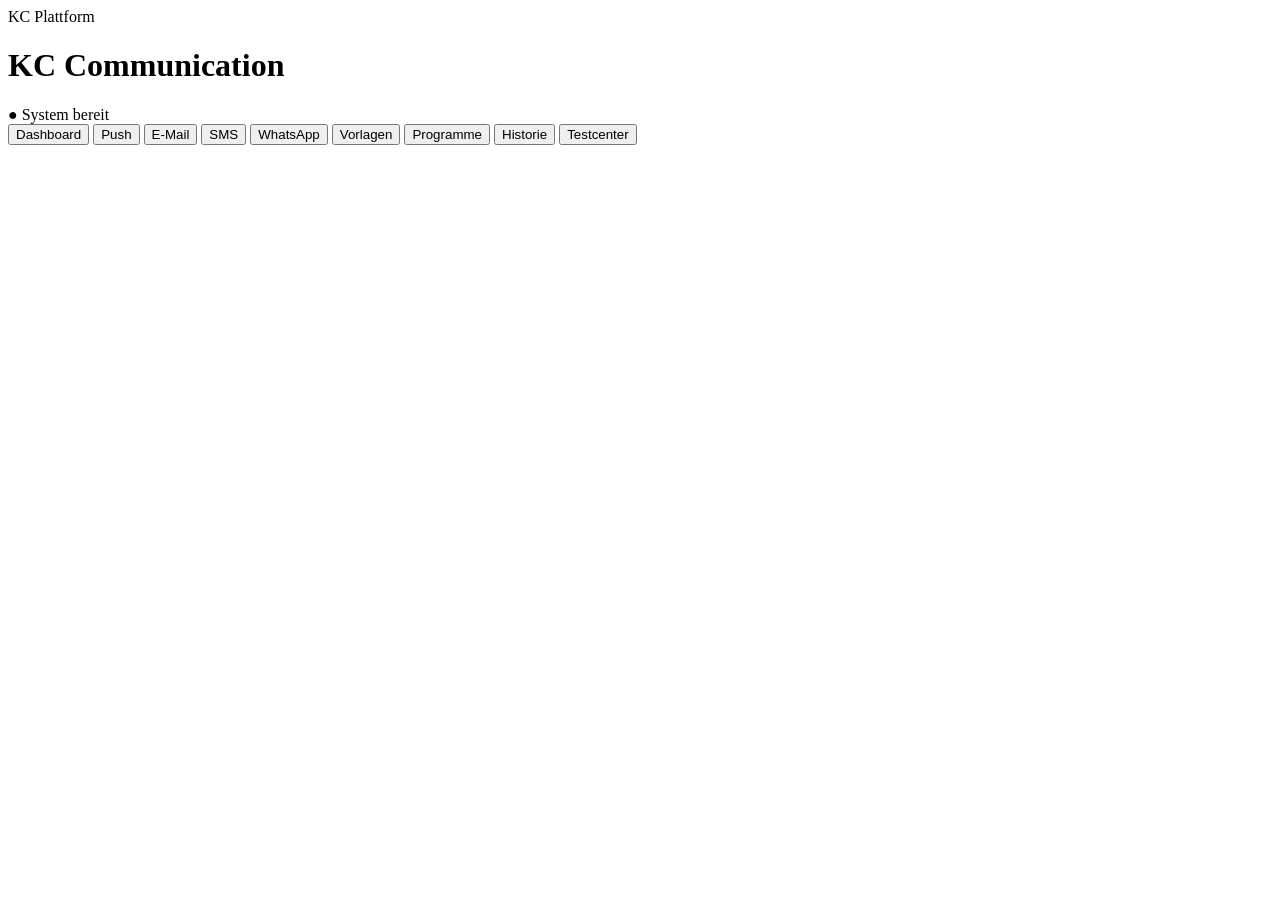
==== kc-platform/communication/index.html @ 0118bcf5 "Add KC Communication 1.0 shell" ====
<!doctype html>
<html lang="de">
<head>
  <meta charset="utf-8">
  <meta name="viewport" content="width=device-width,initial-scale=1">
  <title>KC Communication 1.0</title>
  <link rel="stylesheet" href="./kc-communication.css">
</head>
<body>
  <div class="app-shell">
    <header class="topbar">
      <div>
        <div class="eyebrow">KC Plattform</div>
        <h1>KC Communication</h1>
      </div>
      <div class="status-pill ok">● System bereit</div>
    </header>

    <nav class="tabs" aria-label="Kommunikationsbereiche">
      <button class="tab active" data-tab="dashboard">Dashboard</button>
      <button class="tab" data-tab="push">Push</button>
      <button class="tab" data-tab="email">E-Mail</button>
      <button class="tab" data-tab="sms">SMS</button>
      <button class="tab" data-tab="whatsapp">WhatsApp</button>
      <button class="tab" data-tab="templates">Vorlagen</button>
      <button class="tab" data-tab="programs">Programme</button>
      <button class="tab" data-tab="history">Historie</button>
      <button class="tab" data-tab="testcenter">Testcenter</button>
    </nav>

    <main id="content"></main>
  </div>
  <script src="./kc-communication.js"></script>
</body>
</html>
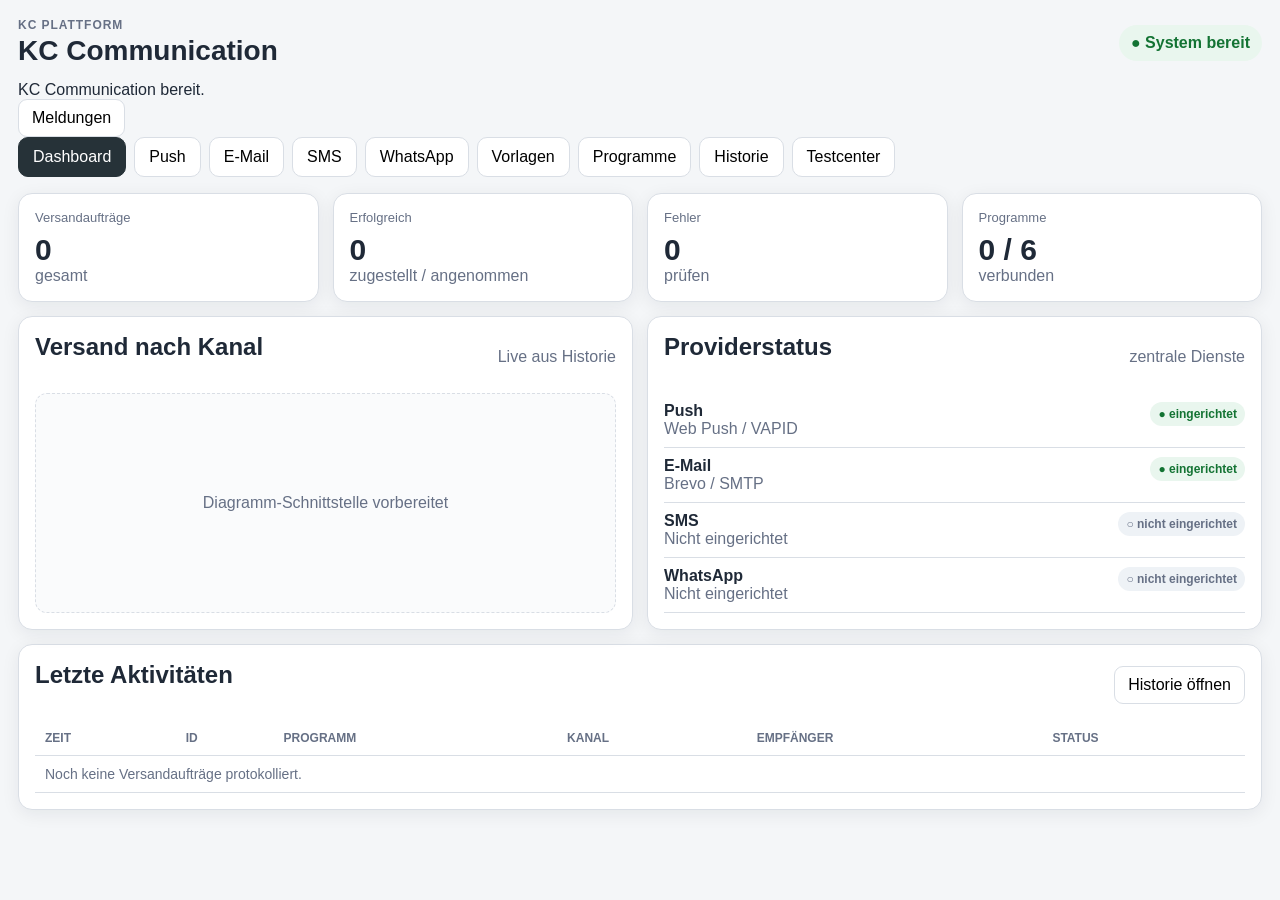
==== commit 4b450ee1: "feat(kc-communication): integrate KC Message Core into communication UI" ====
--- a/kc-platform/communication/index.html
+++ b/kc-platform/communication/index.html
@@ -16,6 +16,11 @@
       <div class="status-pill ok">● System bereit</div>
     </header>
 
+    <div class="message-row">
+      <div id="notificationBar" class="notification-bar info" role="status">KC Communication bereit.</div>
+      <button id="messageHistoryBtn" class="btn" type="button" title="Vorige Meldung; gedrückt halten für Historie">Meldungen</button>
+    </div>
+
     <nav class="tabs" aria-label="Kommunikationsbereiche">
       <button class="tab active" data-tab="dashboard">Dashboard</button>
       <button class="tab" data-tab="push">Push</button>
@@ -30,6 +35,15 @@
 
     <main id="content"></main>
   </div>
+
+  <dialog id="messageHistoryDialog" class="message-history-dialog">
+    <div class="section-title"><h2>Meldungshistorie</h2><button class="btn" onclick="this.closest('dialog').close()">Schließen</button></div>
+    <ul id="messageHistoryList" class="message-history-list"></ul>
+  </dialog>
+
+  <script src="../../cores/message-core/message-core.js"></script>
+  <script src="./message-catalog-v1.js"></script>
+  <script>window.KCMessageCore?.init();</script>
   <script src="./kc-communication.js"></script>
 </body>
 </html>
--- a/kc-platform/communication/kc-communication.css
+++ b/kc-platform/communication/kc-communication.css
@@ -0,0 +1 @@
+:root{--bg:#f4f6f8;--panel:#fff;--text:#1f2937;--muted:#667085;--border:#d9dee5;--accent:#263238;--ok:#137333;--warn:#b26a00;--danger:#b42318;--radius:14px;--shadow:0 4px 18px rgba(15,23,42,.07)}*{box-sizing:border-box}body{margin:0;font-family:Arial,Helvetica,sans-serif;background:var(--bg);color:var(--text)}button,input,select,textarea{font:inherit}.app-shell{max-width:1500px;margin:0 auto;padding:18px}.topbar{display:flex;justify-content:space-between;align-items:center;gap:16px;margin-bottom:14px}.eyebrow{font-size:12px;text-transform:uppercase;letter-spacing:.08em;color:var(--muted);font-weight:700}h1{margin:3px 0 0;font-size:28px}.status-pill{padding:9px 12px;border-radius:999px;background:#eef2f6;font-weight:700}.status-pill.ok{color:var(--ok);background:#e9f6ee}.tabs{display:flex;gap:8px;flex-wrap:wrap;margin-bottom:16px}.tab{border:1px solid var(--border);background:var(--panel);padding:10px 14px;border-radius:10px;cursor:pointer}.tab.active{background:var(--accent);color:#fff;border-color:var(--accent)}.grid{display:grid;gap:14px}.grid.kpis{grid-template-columns:repeat(4,minmax(0,1fr))}.grid.two{grid-template-columns:repeat(2,minmax(0,1fr))}.card{background:var(--panel);border:1px solid var(--border);border-radius:var(--radius);box-shadow:var(--shadow);padding:16px}.card h2,.card h3{margin-top:0}.kpi .value{font-size:30px;font-weight:800;margin-top:8px}.kpi .label{color:var(--muted);font-size:13px}.toolbar{display:flex;gap:10px;align-items:center;justify-content:space-between;flex-wrap:wrap;margin-bottom:12px}.btn{border:1px solid var(--border);background:#fff;padding:9px 13px;border-radius:9px;cursor:pointer}.btn.primary{background:var(--accent);border-color:var(--accent);color:#fff}.btn.danger{color:var(--danger)}.form-grid{display:grid;grid-template-columns:repeat(2,minmax(0,1fr));gap:12px}.field{display:flex;flex-direction:column;gap:6px}.field.full{grid-column:1/-1}.field label{font-size:13px;font-weight:700}.req{color:var(--danger)}input,select,textarea{width:100%;border:1px solid var(--border);border-radius:9px;padding:10px;background:#fff}textarea{min-height:110px;resize:vertical}.provider-card{display:grid;grid-template-columns:1fr auto;gap:14px;align-items:start}.provider-meta{display:grid;grid-template-columns:repeat(2,minmax(0,1fr));gap:8px 16px}.meta-label{color:var(--muted);font-size:12px}.badge{display:inline-flex;align-items:center;padding:5px 8px;border-radius:999px;font-size:12px;font-weight:700;background:#eef2f6}.badge.ok{color:var(--ok);background:#e9f6ee}.badge.warn{color:var(--warn);background:#fff3df}.badge.off{color:var(--muted)}table{width:100%;border-collapse:collapse}th,td{text-align:left;padding:10px;border-bottom:1px solid var(--border);font-size:14px}th{font-size:12px;color:var(--muted);text-transform:uppercase}.chart-placeholder{height:220px;border:1px dashed var(--border);border-radius:12px;display:flex;align-items:center;justify-content:center;color:var(--muted);background:#fafbfc}.section-title{display:flex;justify-content:space-between;gap:12px;align-items:center;margin-bottom:12px}.muted{color:var(--muted)}.hidden{display:none!important}@media(max-width:900px){.grid.kpis,.grid.two,.form-grid{grid-template-columns:1fr}.field.full{grid-column:auto}.provider-meta{grid-template-columns:1fr}.app-shell{padding:10px}.topbar{align-items:flex-start;flex-direction:column}}
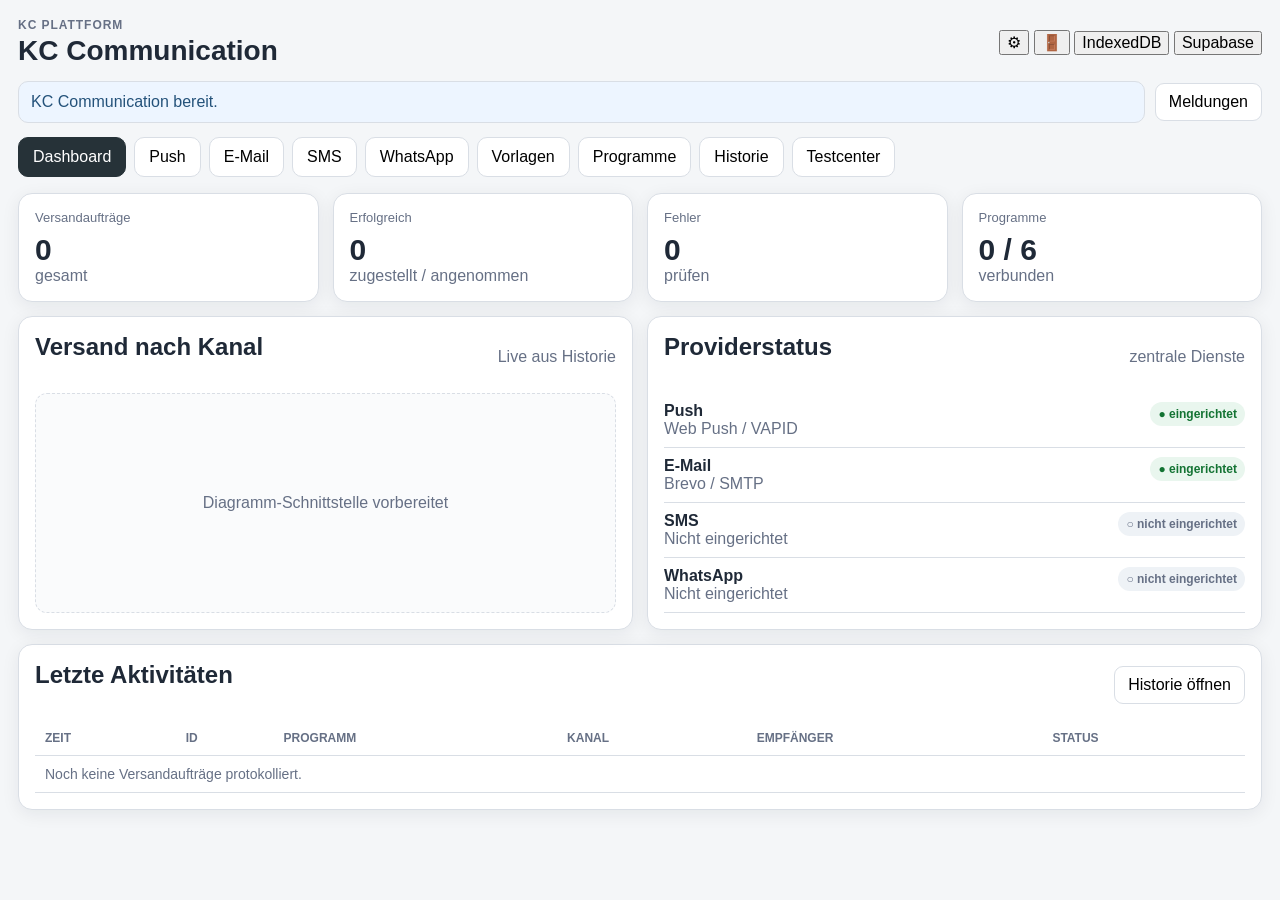
==== commit 4677ed96: "feat(kc-communication): add KC header controls and connection dialogs" ====
--- a/kc-platform/communication/index.html
+++ b/kc-platform/communication/index.html
@@ -13,7 +13,21 @@
         <div class="eyebrow">KC Plattform</div>
         <h1>KC Communication</h1>
       </div>
-      <div class="status-pill ok">● System bereit</div>
+      <div class="topbar-tools" aria-label="Programmstatus und Aktionen">
+        <button id="settingsBtn" class="icon-btn" type="button" title="Programmeinstellungen" aria-label="Programmeinstellungen">⚙</button>
+        <button id="exitBtn" class="icon-btn exit" type="button" title="KC Communication verlassen" aria-label="KC Communication verlassen">🚪</button>
+        <span class="tool-separator" aria-hidden="true"></span>
+        <button class="connection-led-group" type="button" data-connection="indexeddb" aria-label="IndexedDB Status öffnen" title="IndexedDB Status">
+          <span class="connection-label">IndexedDB</span>
+          <span id="indexedDbStatusLed" class="led green" aria-label="Verbindung bereit"></span>
+          <span id="indexedDbTrafficLed" class="led yellow dim" aria-label="Kein Datenverkehr"></span>
+        </button>
+        <button class="connection-led-group" type="button" data-connection="supabase" aria-label="Supabase Status öffnen" title="Supabase Status">
+          <span class="connection-label">Supabase</span>
+          <span id="supabaseStatusLed" class="led green" aria-label="Verbindung bereit"></span>
+          <span id="supabaseTrafficLed" class="led yellow dim" aria-label="Kein Datenverkehr"></span>
+        </button>
+      </div>
     </header>
 
     <div class="message-row">
@@ -41,6 +55,30 @@
     <ul id="messageHistoryList" class="message-history-list"></ul>
   </dialog>
 
+  <dialog id="settingsDialog" class="kc-dialog">
+    <div class="section-title"><div><h2>Programmeinstellungen</h2><div class="muted">KC Communication</div></div><button class="btn" type="button" data-close-dialog>Schließen</button></div>
+    <div class="form-grid">
+      <div class="field"><label>Ruhezeit von</label><input value="22:00" type="time"></div>
+      <div class="field"><label>Ruhezeit bis</label><input value="07:00" type="time"></div>
+      <div class="field"><label>Protokoll-Warnschwelle Requests</label><input value="5000" type="number"></div>
+      <div class="field"><label>Protokoll-Hartgrenze Requests</label><input value="10000" type="number"></div>
+      <div class="field full"><label><input type="checkbox" checked> Vor Löschung alter Protokolle immer Sicherheitsabfrage anzeigen</label></div>
+    </div>
+    <div class="dialog-actions"><button class="btn" type="button" data-close-dialog>Abbrechen</button><button class="btn primary" id="saveSettingsBtn" type="button">Speichern</button></div>
+  </dialog>
+
+  <dialog id="connectionDialog" class="kc-dialog">
+    <div class="section-title"><div><h2 id="connectionDialogTitle">Verbindungsstatus</h2><div id="connectionDialogSubtitle" class="muted"></div></div><button class="btn" type="button" data-close-dialog>Schließen</button></div>
+    <div id="connectionDialogBody"></div>
+    <div class="dialog-actions"><button class="btn" type="button" data-close-dialog>Schließen</button><button class="btn primary" id="connectionTestBtn" type="button">Verbindung testen</button></div>
+  </dialog>
+
+  <dialog id="exitDialog" class="kc-dialog small-dialog">
+    <div class="section-title"><h2>KC Communication verlassen?</h2></div>
+    <p>Offene Eingaben können verloren gehen. Möchten Sie das Programm wirklich verlassen?</p>
+    <div class="dialog-actions"><button class="btn" type="button" data-close-dialog>Nein, hier bleiben</button><button class="btn danger solid" id="confirmExitBtn" type="button">Ja, verlassen</button></div>
+  </dialog>
+
   <script src="../../cores/message-core/message-core.js"></script>
   <script src="./message-catalog-v1.js"></script>
   <script>window.KCMessageCore?.init();</script>
--- a/kc-platform/communication/kc-communication.css
+++ b/kc-platform/communication/kc-communication.css
@@ -1 +1 @@
-:root{--bg:#f4f6f8;--panel:#fff;--text:#1f2937;--muted:#667085;--border:#d9dee5;--accent:#263238;--ok:#137333;--warn:#b26a00;--danger:#b42318;--radius:14px;--shadow:0 4px 18px rgba(15,23,42,.07)}*{box-sizing:border-box}body{margin:0;font-family:Arial,Helvetica,sans-serif;background:var(--bg);color:var(--text)}button,input,select,textarea{font:inherit}.app-shell{max-width:1500px;margin:0 auto;padding:18px}.topbar{display:flex;justify-content:space-between;align-items:center;gap:16px;margin-bottom:14px}.eyebrow{font-size:12px;text-transform:uppercase;letter-spacing:.08em;color:var(--muted);font-weight:700}h1{margin:3px 0 0;font-size:28px}.status-pill{padding:9px 12px;border-radius:999px;background:#eef2f6;font-weight:700}.status-pill.ok{color:var(--ok);background:#e9f6ee}.tabs{display:flex;gap:8px;flex-wrap:wrap;margin-bottom:16px}.tab{border:1px solid var(--border);background:var(--panel);padding:10px 14px;border-radius:10px;cursor:pointer}.tab.active{background:var(--accent);color:#fff;border-color:var(--accent)}.grid{display:grid;gap:14px}.grid.kpis{grid-template-columns:repeat(4,minmax(0,1fr))}.grid.two{grid-template-columns:repeat(2,minmax(0,1fr))}.card{background:var(--panel);border:1px solid var(--border);border-radius:var(--radius);box-shadow:var(--shadow);padding:16px}.card h2,.card h3{margin-top:0}.kpi .value{font-size:30px;font-weight:800;margin-top:8px}.kpi .label{color:var(--muted);font-size:13px}.toolbar{display:flex;gap:10px;align-items:center;justify-content:space-between;flex-wrap:wrap;margin-bottom:12px}.btn{border:1px solid var(--border);background:#fff;padding:9px 13px;border-radius:9px;cursor:pointer}.btn.primary{background:var(--accent);border-color:var(--accent);color:#fff}.btn.danger{color:var(--danger)}.form-grid{display:grid;grid-template-columns:repeat(2,minmax(0,1fr));gap:12px}.field{display:flex;flex-direction:column;gap:6px}.field.full{grid-column:1/-1}.field label{font-size:13px;font-weight:700}.req{color:var(--danger)}input,select,textarea{width:100%;border:1px solid var(--border);border-radius:9px;padding:10px;background:#fff}textarea{min-height:110px;resize:vertical}.provider-card{display:grid;grid-template-columns:1fr auto;gap:14px;align-items:start}.provider-meta{display:grid;grid-template-columns:repeat(2,minmax(0,1fr));gap:8px 16px}.meta-label{color:var(--muted);font-size:12px}.badge{display:inline-flex;align-items:center;padding:5px 8px;border-radius:999px;font-size:12px;font-weight:700;background:#eef2f6}.badge.ok{color:var(--ok);background:#e9f6ee}.badge.warn{color:var(--warn);background:#fff3df}.badge.off{color:var(--muted)}table{width:100%;border-collapse:collapse}th,td{text-align:left;padding:10px;border-bottom:1px solid var(--border);font-size:14px}th{font-size:12px;color:var(--muted);text-transform:uppercase}.chart-placeholder{height:220px;border:1px dashed var(--border);border-radius:12px;display:flex;align-items:center;justify-content:center;color:var(--muted);background:#fafbfc}.section-title{display:flex;justify-content:space-between;gap:12px;align-items:center;margin-bottom:12px}.muted{color:var(--muted)}.hidden{display:none!important}@media(max-width:900px){.grid.kpis,.grid.two,.form-grid{grid-template-columns:1fr}.field.full{grid-column:auto}.provider-meta{grid-template-columns:1fr}.app-shell{padding:10px}.topbar{align-items:flex-start;flex-direction:column}}
+:root{--bg:#f4f6f8;--panel:#fff;--text:#1f2937;--muted:#667085;--border:#d9dee5;--accent:#263238;--ok:#137333;--warn:#b26a00;--danger:#b42318;--radius:14px;--shadow:0 4px 18px rgba(15,23,42,.07)}*{box-sizing:border-box}body{margin:0;font-family:Arial,Helvetica,sans-serif;background:var(--bg);color:var(--text)}button,input,select,textarea{font:inherit}.app-shell{max-width:1500px;margin:0 auto;padding:18px}.topbar{display:flex;justify-content:space-between;align-items:center;gap:16px;margin-bottom:14px}.eyebrow{font-size:12px;text-transform:uppercase;letter-spacing:.08em;color:var(--muted);font-weight:700}h1{margin:3px 0 0;font-size:28px}.status-pill{padding:9px 12px;border-radius:999px;background:#eef2f6;font-weight:700}.status-pill.ok{color:var(--ok);background:#e9f6ee}.message-row{display:grid;grid-template-columns:1fr auto;gap:10px;align-items:center;margin-bottom:14px}.notification-bar{border:1px solid var(--border);border-radius:10px;padding:10px 12px;background:#eef2f6;min-height:42px;display:flex;align-items:center}.notification-bar.success{color:var(--ok);background:#e9f6ee;border-color:#cce9d5}.notification-bar.info{color:#24527a;background:#edf5ff}.notification-bar.warning{color:var(--warn);background:#fff3df}.notification-bar.error{color:var(--danger);background:#fff0ee;border-color:#f3c5c0}.message-history-dialog{width:min(720px,92vw);border:1px solid var(--border);border-radius:14px;padding:16px}.message-history-list{list-style:none;padding:0;margin:0;max-height:60vh;overflow:auto}.message-history-list li{display:grid;grid-template-columns:90px 1fr;gap:10px;padding:9px;border-bottom:1px solid var(--border)}.message-history-list time{color:var(--muted);font-size:12px}.tabs{display:flex;gap:8px;flex-wrap:wrap;margin-bottom:16px}.tab{border:1px solid var(--border);background:var(--panel);padding:10px 14px;border-radius:10px;cursor:pointer}.tab.active{background:var(--accent);color:#fff;border-color:var(--accent)}.grid{display:grid;gap:14px}.grid.kpis{grid-template-columns:repeat(4,minmax(0,1fr))}.grid.two{grid-template-columns:repeat(2,minmax(0,1fr))}.card{background:var(--panel);border:1px solid var(--border);border-radius:var(--radius);box-shadow:var(--shadow);padding:16px}.card h2,.card h3{margin-top:0}.kpi .value{font-size:30px;font-weight:800;margin-top:8px}.kpi .label{color:var(--muted);font-size:13px}.toolbar{display:flex;gap:10px;align-items:center;justify-content:space-between;flex-wrap:wrap;margin-bottom:12px}.btn{border:1px solid var(--border);background:#fff;padding:9px 13px;border-radius:9px;cursor:pointer}.btn.primary{background:var(--accent);border-color:var(--accent);color:#fff}.btn.danger{color:var(--danger)}.form-grid{display:grid;grid-template-columns:repeat(2,minmax(0,1fr));gap:12px}.field{display:flex;flex-direction:column;gap:6px}.field.full{grid-column:1/-1}.field label{font-size:13px;font-weight:700}.req{color:var(--danger)}input,select,textarea{width:100%;border:1px solid var(--border);border-radius:9px;padding:10px;background:#fff}textarea{min-height:110px;resize:vertical}.provider-card{display:grid;grid-template-columns:1fr auto;gap:14px;align-items:start}.provider-meta{display:grid;grid-template-columns:repeat(2,minmax(0,1fr));gap:8px 16px}.meta-label{color:var(--muted);font-size:12px}.badge{display:inline-flex;align-items:center;padding:5px 8px;border-radius:999px;font-size:12px;font-weight:700;background:#eef2f6}.badge.ok{color:var(--ok);background:#e9f6ee}.badge.warn{color:var(--warn);background:#fff3df}.badge.off{color:var(--muted)}table{width:100%;border-collapse:collapse}th,td{text-align:left;padding:10px;border-bottom:1px solid var(--border);font-size:14px}th{font-size:12px;color:var(--muted);text-transform:uppercase}.chart-placeholder{height:220px;border:1px dashed var(--border);border-radius:12px;display:flex;align-items:center;justify-content:center;color:var(--muted);background:#fafbfc}.section-title{display:flex;justify-content:space-between;gap:12px;align-items:center;margin-bottom:12px}.muted{color:var(--muted)}.hidden{display:none!important}@media(max-width:900px){.grid.kpis,.grid.two,.form-grid{grid-template-columns:1fr}.field.full{grid-column:auto}.provider-meta{grid-template-columns:1fr}.app-shell{padding:10px}.topbar{align-items:flex-start;flex-direction:column}.message-row{grid-template-columns:1fr}}
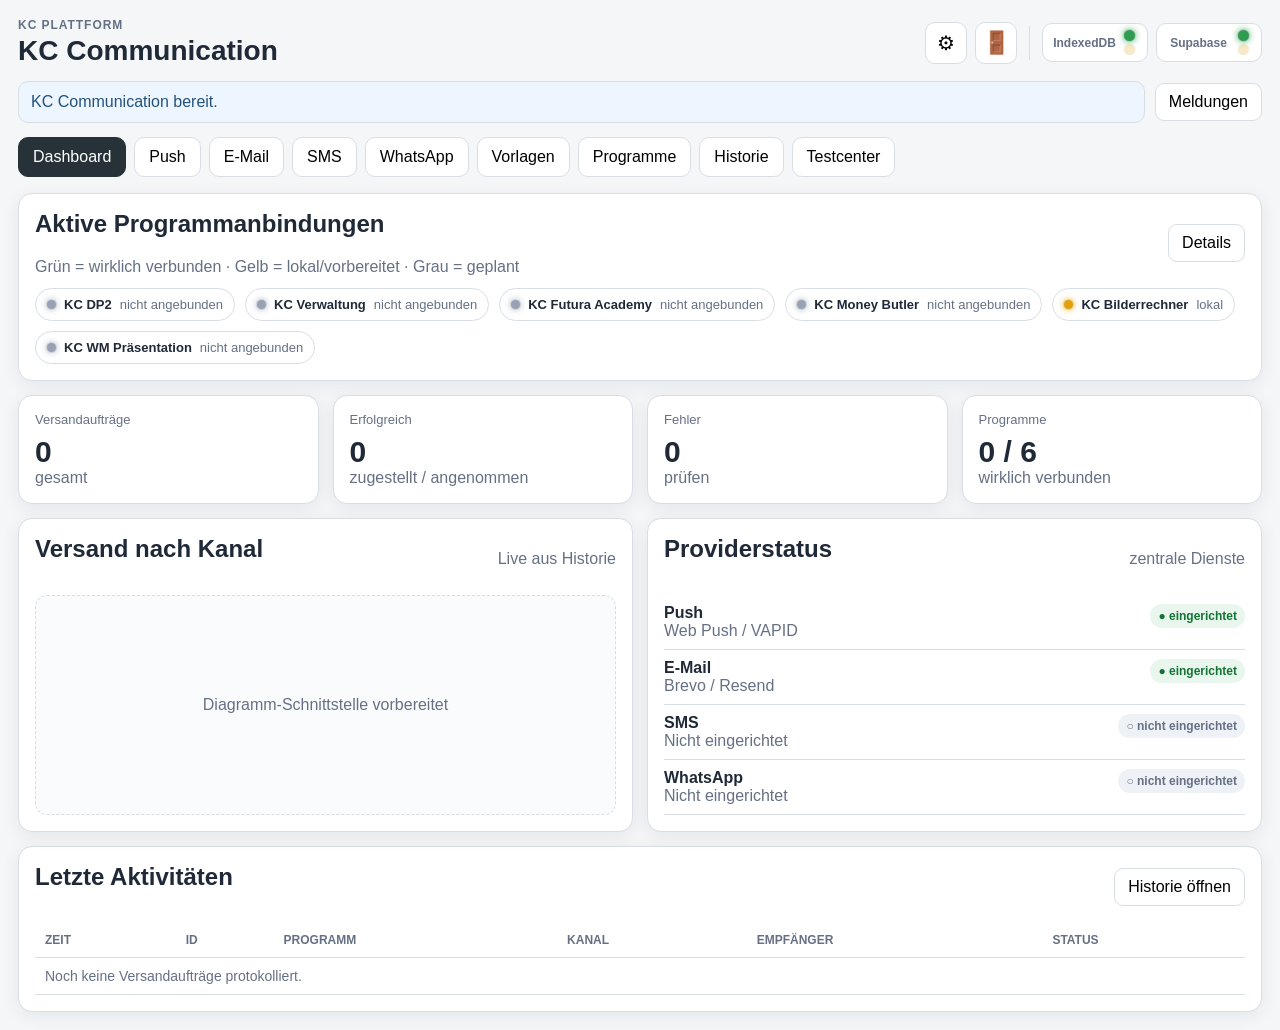
==== commit 16a37c6d: "feat(communication): load guarded push test UI" ====
--- a/kc-platform/communication/index.html
+++ b/kc-platform/communication/index.html
@@ -83,5 +83,6 @@
   <script src="./message-catalog-v1.js"></script>
   <script>window.KCMessageCore?.init();</script>
   <script src="./kc-communication.js"></script>
+  <script src="./push-test-ui.js"></script>
 </body>
 </html>
--- a/kc-platform/communication/kc-communication.css
+++ b/kc-platform/communication/kc-communication.css
@@ -1 +1 @@
-:root{--bg:#f4f6f8;--panel:#fff;--text:#1f2937;--muted:#667085;--border:#d9dee5;--accent:#263238;--ok:#137333;--warn:#b26a00;--danger:#b42318;--radius:14px;--shadow:0 4px 18px rgba(15,23,42,.07)}*{box-sizing:border-box}body{margin:0;font-family:Arial,Helvetica,sans-serif;background:var(--bg);color:var(--text)}button,input,select,textarea{font:inherit}.app-shell{max-width:1500px;margin:0 auto;padding:18px}.topbar{display:flex;justify-content:space-between;align-items:center;gap:16px;margin-bottom:14px}.eyebrow{font-size:12px;text-transform:uppercase;letter-spacing:.08em;color:var(--muted);font-weight:700}h1{margin:3px 0 0;font-size:28px}.status-pill{padding:9px 12px;border-radius:999px;background:#eef2f6;font-weight:700}.status-pill.ok{color:var(--ok);background:#e9f6ee}.message-row{display:grid;grid-template-columns:1fr auto;gap:10px;align-items:center;margin-bottom:14px}.notification-bar{border:1px solid var(--border);border-radius:10px;padding:10px 12px;background:#eef2f6;min-height:42px;display:flex;align-items:center}.notification-bar.success{color:var(--ok);background:#e9f6ee;border-color:#cce9d5}.notification-bar.info{color:#24527a;background:#edf5ff}.notification-bar.warning{color:var(--warn);background:#fff3df}.notification-bar.error{color:var(--danger);background:#fff0ee;border-color:#f3c5c0}.message-history-dialog{width:min(720px,92vw);border:1px solid var(--border);border-radius:14px;padding:16px}.message-history-list{list-style:none;padding:0;margin:0;max-height:60vh;overflow:auto}.message-history-list li{display:grid;grid-template-columns:90px 1fr;gap:10px;padding:9px;border-bottom:1px solid var(--border)}.message-history-list time{color:var(--muted);font-size:12px}.tabs{display:flex;gap:8px;flex-wrap:wrap;margin-bottom:16px}.tab{border:1px solid var(--border);background:var(--panel);padding:10px 14px;border-radius:10px;cursor:pointer}.tab.active{background:var(--accent);color:#fff;border-color:var(--accent)}.grid{display:grid;gap:14px}.grid.kpis{grid-template-columns:repeat(4,minmax(0,1fr))}.grid.two{grid-template-columns:repeat(2,minmax(0,1fr))}.card{background:var(--panel);border:1px solid var(--border);border-radius:var(--radius);box-shadow:var(--shadow);padding:16px}.card h2,.card h3{margin-top:0}.kpi .value{font-size:30px;font-weight:800;margin-top:8px}.kpi .label{color:var(--muted);font-size:13px}.toolbar{display:flex;gap:10px;align-items:center;justify-content:space-between;flex-wrap:wrap;margin-bottom:12px}.btn{border:1px solid var(--border);background:#fff;padding:9px 13px;border-radius:9px;cursor:pointer}.btn.primary{background:var(--accent);border-color:var(--accent);color:#fff}.btn.danger{color:var(--danger)}.form-grid{display:grid;grid-template-columns:repeat(2,minmax(0,1fr));gap:12px}.field{display:flex;flex-direction:column;gap:6px}.field.full{grid-column:1/-1}.field label{font-size:13px;font-weight:700}.req{color:var(--danger)}input,select,textarea{width:100%;border:1px solid var(--border);border-radius:9px;padding:10px;background:#fff}textarea{min-height:110px;resize:vertical}.provider-card{display:grid;grid-template-columns:1fr auto;gap:14px;align-items:start}.provider-meta{display:grid;grid-template-columns:repeat(2,minmax(0,1fr));gap:8px 16px}.meta-label{color:var(--muted);font-size:12px}.badge{display:inline-flex;align-items:center;padding:5px 8px;border-radius:999px;font-size:12px;font-weight:700;background:#eef2f6}.badge.ok{color:var(--ok);background:#e9f6ee}.badge.warn{color:var(--warn);background:#fff3df}.badge.off{color:var(--muted)}table{width:100%;border-collapse:collapse}th,td{text-align:left;padding:10px;border-bottom:1px solid var(--border);font-size:14px}th{font-size:12px;color:var(--muted);text-transform:uppercase}.chart-placeholder{height:220px;border:1px dashed var(--border);border-radius:12px;display:flex;align-items:center;justify-content:center;color:var(--muted);background:#fafbfc}.section-title{display:flex;justify-content:space-between;gap:12px;align-items:center;margin-bottom:12px}.muted{color:var(--muted)}.hidden{display:none!important}@media(max-width:900px){.grid.kpis,.grid.two,.form-grid{grid-template-columns:1fr}.field.full{grid-column:auto}.provider-meta{grid-template-columns:1fr}.app-shell{padding:10px}.topbar{align-items:flex-start;flex-direction:column}.message-row{grid-template-columns:1fr}}
+:root{--bg:#f4f6f8;--panel:#fff;--text:#1f2937;--muted:#667085;--border:#d9dee5;--accent:#263238;--ok:#137333;--warn:#b26a00;--danger:#b42318;--radius:14px;--shadow:0 4px 18px rgba(15,23,42,.07)}*{box-sizing:border-box}body{margin:0;font-family:Arial,Helvetica,sans-serif;background:var(--bg);color:var(--text)}button,input,select,textarea{font:inherit}.app-shell{max-width:1500px;margin:0 auto;padding:18px}.topbar{display:flex;justify-content:space-between;align-items:center;gap:16px;margin-bottom:14px}.topbar-tools{display:flex;align-items:center;gap:8px}.icon-btn{width:42px;height:42px;border:1px solid var(--border);border-radius:10px;background:#fff;cursor:pointer;font-size:20px;display:inline-grid;place-items:center}.icon-btn:hover{background:#f8fafc}.icon-btn.exit{font-size:22px}.tool-separator{height:34px;width:1px;background:var(--border);margin:0 4px}.connection-led-group{display:grid;grid-template-columns:auto 14px;grid-template-rows:auto auto;column-gap:7px;row-gap:3px;align-items:center;border:1px solid var(--border);border-radius:10px;background:#fff;padding:6px 9px;cursor:pointer;min-width:106px}.connection-label{grid-row:1/3;align-self:center;font-size:12px;font-weight:700;color:var(--muted)}.led{width:11px;height:11px;border-radius:50%;display:inline-block;box-shadow:0 0 0 1px rgba(0,0,0,.08),0 0 7px currentColor}.led.green{background:#2e9d51;color:#2e9d51}.led.yellow{background:#e3a008;color:#e3a008}.led.red{background:#c9362b;color:#c9362b}.led.gray{background:#98a2b3;color:#98a2b3}.led.dim{opacity:.22;box-shadow:0 0 0 1px rgba(0,0,0,.08)}.eyebrow{font-size:12px;text-transform:uppercase;letter-spacing:.08em;color:var(--muted);font-weight:700}h1{margin:3px 0 0;font-size:28px}.status-pill{padding:9px 12px;border-radius:999px;background:#eef2f6;font-weight:700}.status-pill.ok{color:var(--ok);background:#e9f6ee}.message-row{display:grid;grid-template-columns:1fr auto;gap:10px;align-items:center;margin-bottom:14px}.notification-bar{border:1px solid var(--border);border-radius:10px;padding:10px 12px;background:#eef2f6;min-height:42px;display:flex;align-items:center}.notification-bar.success{color:var(--ok);background:#e9f6ee;border-color:#cce9d5}.notification-bar.info{color:#24527a;background:#edf5ff}.notification-bar.warning{color:var(--warn);background:#fff3df}.notification-bar.error{color:var(--danger);background:#fff0ee;border-color:#f3c5c0}.message-history-dialog,.kc-dialog{width:min(760px,92vw);border:1px solid var(--border);border-radius:14px;padding:16px;box-shadow:var(--shadow)}.small-dialog{width:min(520px,92vw)}dialog::backdrop{background:rgba(15,23,42,.35)}.message-history-list{list-style:none;padding:0;margin:0;max-height:60vh;overflow:auto}.message-history-list li{display:grid;grid-template-columns:90px 1fr;gap:10px;padding:9px;border-bottom:1px solid var(--border)}.message-history-list time{color:var(--muted);font-size:12px}.dialog-actions{display:flex;justify-content:flex-end;gap:10px;margin-top:18px}.tabs{display:flex;gap:8px;flex-wrap:wrap;margin-bottom:16px}.tab{border:1px solid var(--border);background:var(--panel);padding:10px 14px;border-radius:10px;cursor:pointer}.tab.active{background:var(--accent);color:#fff;border-color:var(--accent)}.grid{display:grid;gap:14px}.grid.kpis{grid-template-columns:repeat(4,minmax(0,1fr))}.grid.two{grid-template-columns:repeat(2,minmax(0,1fr))}.card{background:var(--panel);border:1px solid var(--border);border-radius:var(--radius);box-shadow:var(--shadow);padding:16px}.card h2,.card h3{margin-top:0}.kpi .value{font-size:30px;font-weight:800;margin-top:8px}.kpi .label{color:var(--muted);font-size:13px}.toolbar{display:flex;gap:10px;align-items:center;justify-content:space-between;flex-wrap:wrap;margin-bottom:12px}.btn{border:1px solid var(--border);background:#fff;padding:9px 13px;border-radius:9px;cursor:pointer}.btn.primary{background:var(--accent);border-color:var(--accent);color:#fff}.btn.danger{color:var(--danger)}.btn.danger.solid{background:var(--danger);border-color:var(--danger);color:#fff}.form-grid{display:grid;grid-template-columns:repeat(2,minmax(0,1fr));gap:12px}.field{display:flex;flex-direction:column;gap:6px}.field.full{grid-column:1/-1}.field label{font-size:13px;font-weight:700}.req{color:var(--danger)}input,select,textarea{width:100%;border:1px solid var(--border);border-radius:9px;padding:10px;background:#fff}input[type=checkbox]{width:auto;margin-right:8px}textarea{min-height:110px;resize:vertical}.provider-card{display:grid;grid-template-columns:1fr auto;gap:14px;align-items:start}.provider-meta{display:grid;grid-template-columns:repeat(2,minmax(0,1fr));gap:8px 16px}.meta-label{color:var(--muted);font-size:12px}.badge{display:inline-flex;align-items:center;padding:5px 8px;border-radius:999px;font-size:12px;font-weight:700;background:#eef2f6}.badge.ok{color:var(--ok);background:#e9f6ee}.badge.warn{color:var(--warn);background:#fff3df}.badge.off{color:var(--muted)}table{width:100%;border-collapse:collapse}th,td{text-align:left;padding:10px;border-bottom:1px solid var(--border);font-size:14px}th{font-size:12px;color:var(--muted);text-transform:uppercase}.chart-placeholder{height:220px;border:1px dashed var(--border);border-radius:12px;display:flex;align-items:center;justify-content:center;color:var(--muted);background:#fafbfc}.section-title{display:flex;justify-content:space-between;gap:12px;align-items:center;margin-bottom:12px}.muted{color:var(--muted)}.hidden{display:none!important}.program-strip{display:flex;gap:10px;flex-wrap:wrap}.program-chip{display:flex;align-items:center;gap:8px;border:1px solid var(--border);background:#fff;border-radius:999px;padding:8px 11px;font-size:13px}.program-chip .led{width:9px;height:9px}.connection-info-grid{display:grid;grid-template-columns:160px 1fr;gap:9px 14px}.connection-info-grid dt{font-weight:700;color:var(--muted)}.connection-info-grid dd{margin:0}.test-result{margin-top:12px;padding:10px;border-radius:9px;background:#f8fafc;border:1px solid var(--border)}@media(max-width:900px){.grid.kpis,.grid.two,.form-grid{grid-template-columns:1fr}.field.full{grid-column:auto}.provider-meta{grid-template-columns:1fr}.app-shell{padding:10px}.topbar{align-items:flex-start;flex-direction:column}.topbar-tools{width:100%;flex-wrap:wrap}.message-row{grid-template-columns:1fr}.connection-info-grid{grid-template-columns:1fr}.connection-info-grid dd{margin-bottom:8px}}
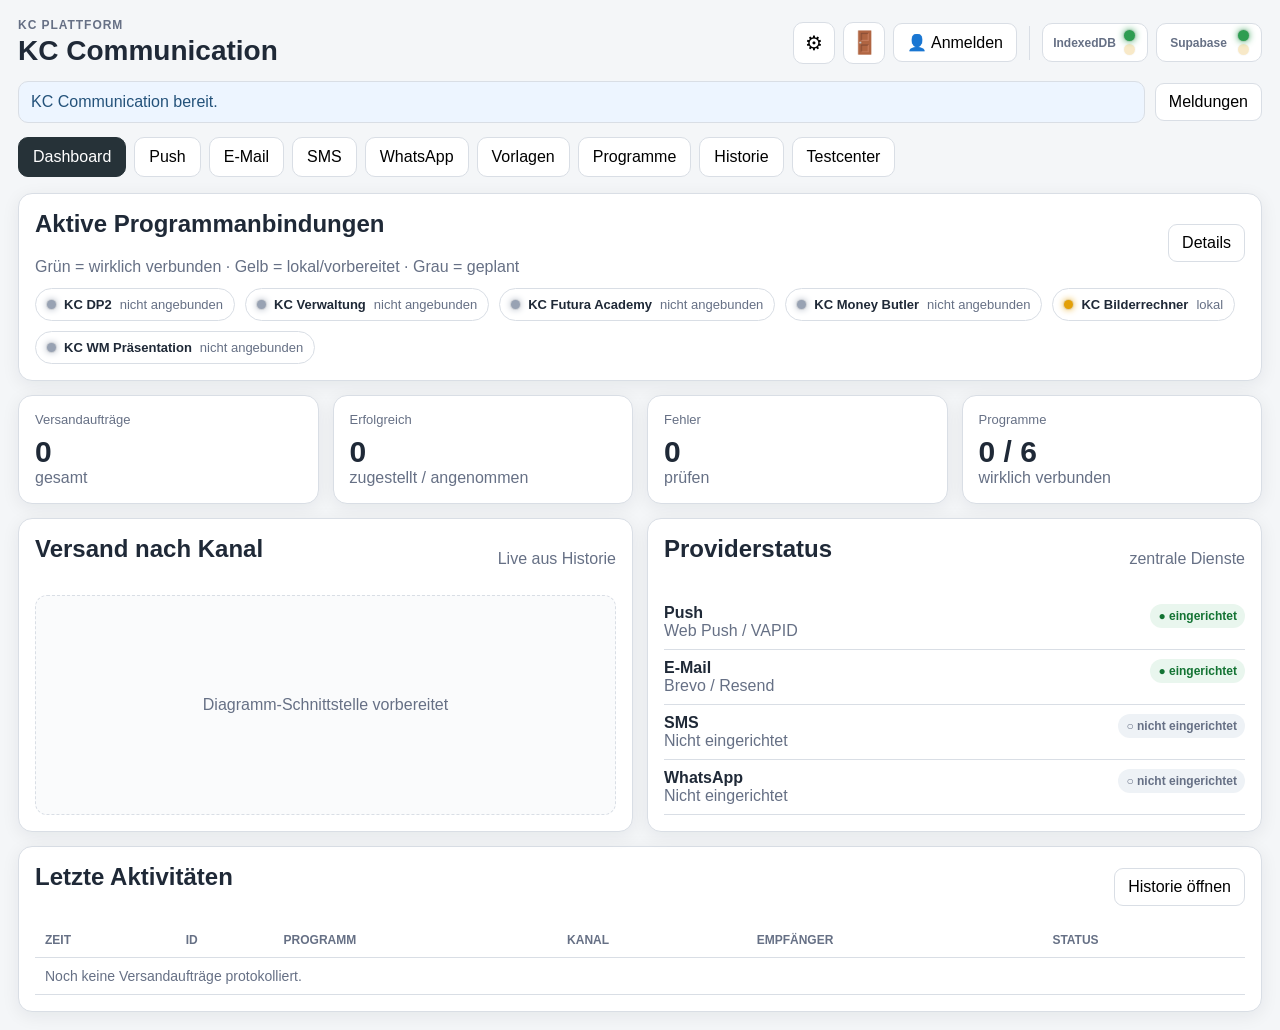
==== commit d95909d0: "KC Communication: switch UI to standalone auth and push registration" ====
--- a/kc-platform/communication/index.html
+++ b/kc-platform/communication/index.html
@@ -83,6 +83,7 @@
   <script src="./message-catalog-v1.js"></script>
   <script>window.KCMessageCore?.init();</script>
   <script src="./kc-communication.js"></script>
-  <script src="./push-test-ui.js"></script>
+  <script src="./kc-communication-auth.js"></script>
+  <script src="./push-device-registration-v2.js"></script>
 </body>
 </html>
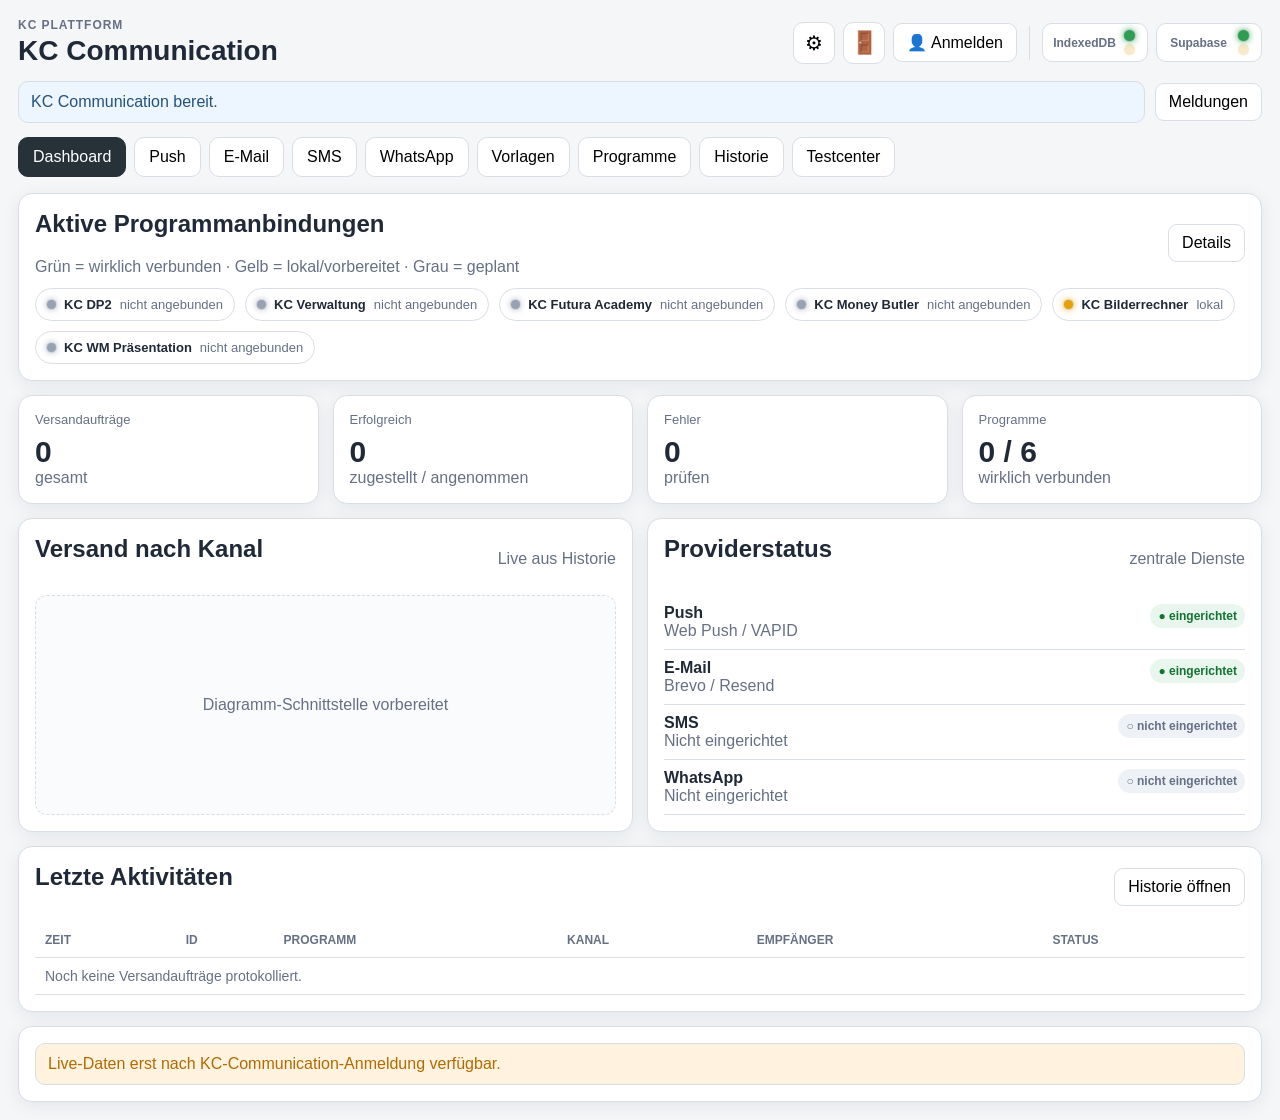
==== commit 33f59542: "KC Communication: load live Supabase dashboard and history adapter" ====
--- a/kc-platform/communication/index.html
+++ b/kc-platform/communication/index.html
@@ -84,6 +84,7 @@
   <script>window.KCMessageCore?.init();</script>
   <script src="./kc-communication.js"></script>
   <script src="./kc-communication-auth.js"></script>
+  <script src="./kc-communication-live-data.js"></script>
   <script src="./push-device-registration-v2.js"></script>
 </body>
 </html>
